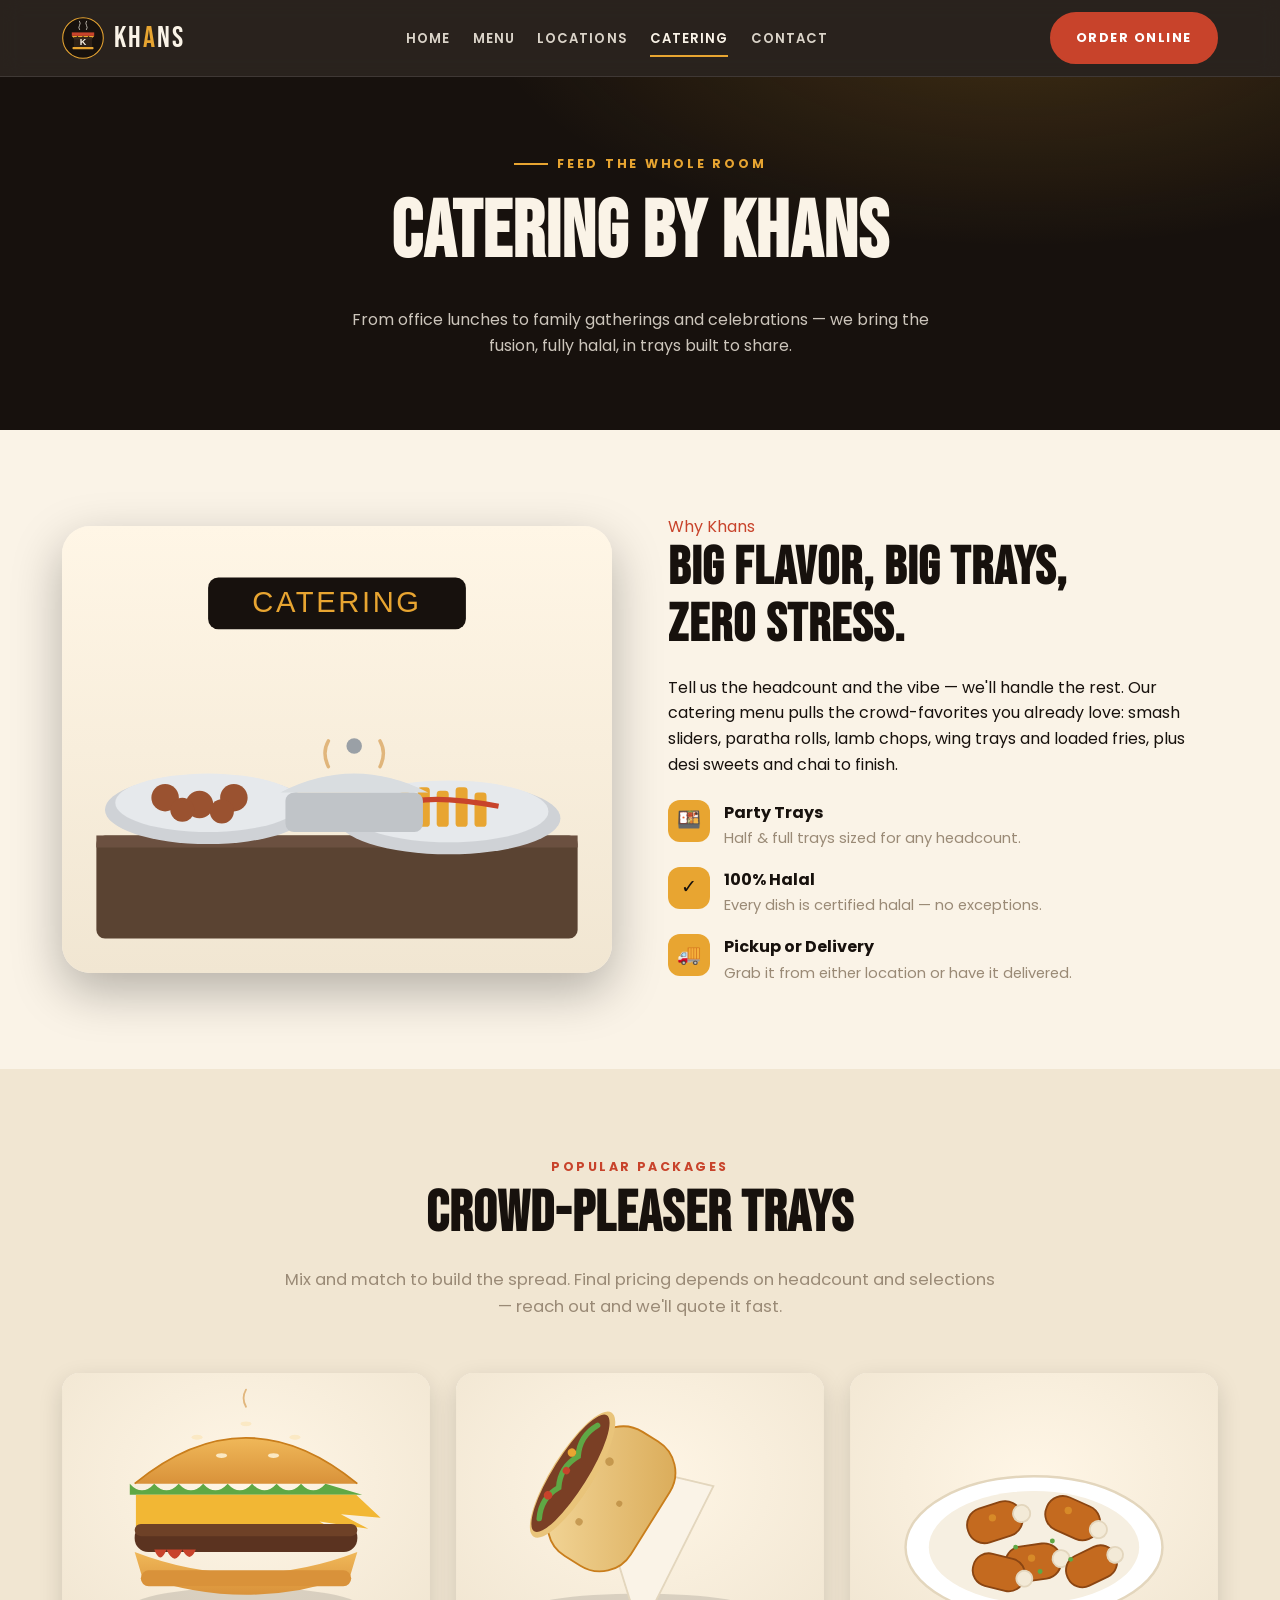
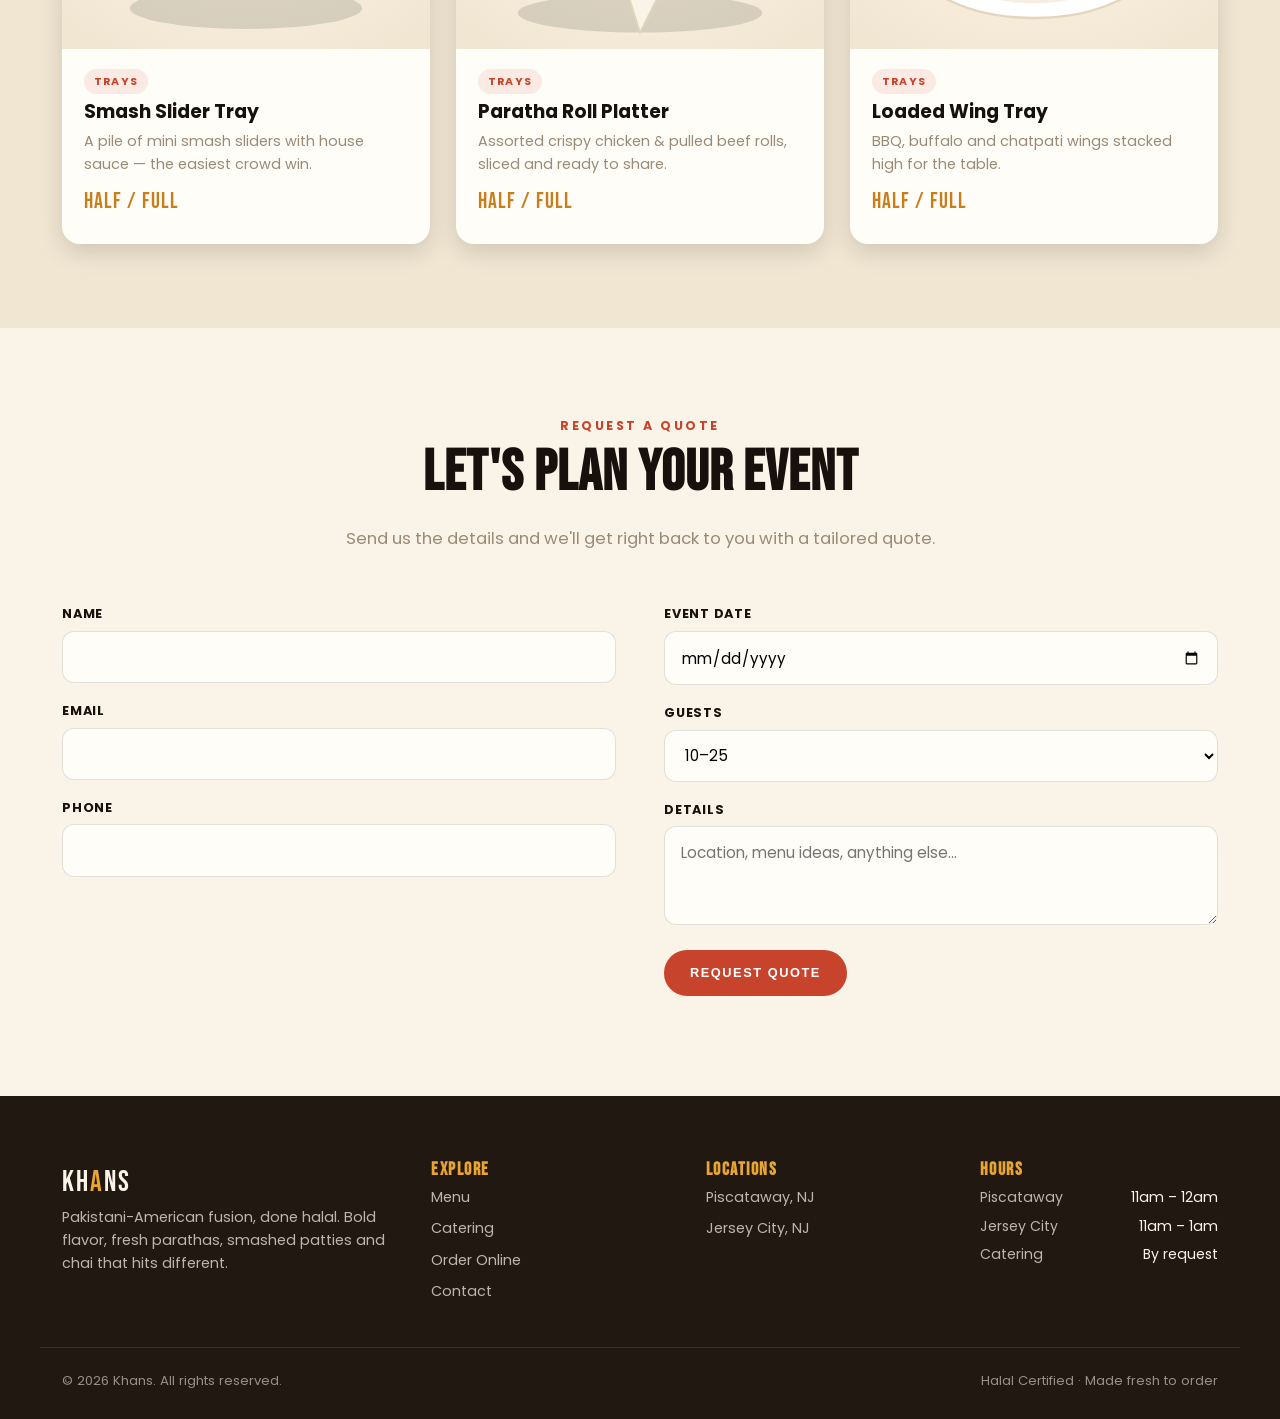
==== catering.html @ 94a558b5 "Add Khans restaurant website (Pakistani-American fusion, halal) Multi-page static site (Home, Menu, " ====
<!DOCTYPE html>
<html lang="en">
<head>
  <meta charset="UTF-8" />
  <meta name="viewport" content="width=device-width, initial-scale=1.0" />
  <title>Catering — Khans | Halal Pakistani-American Fusion</title>
  <meta name="description" content="Cater your next event with Khans. Halal Pakistani-American fusion platters, trays and chafing dishes for parties, offices and celebrations in NJ." />
  <link rel="icon" href="assets/img/favicon.svg" type="image/svg+xml" />
  <link rel="preconnect" href="https://fonts.googleapis.com" />
  <link rel="preconnect" href="https://fonts.gstatic.com" crossorigin />
  <link href="https://fonts.googleapis.com/css2?family=Bebas+Neue&family=Poppins:wght@400;500;600;700&display=swap" rel="stylesheet" />
  <script>document.documentElement.classList.add("js");</script>
  <link rel="stylesheet" href="assets/css/styles.css" />
</head>
<body>

  <header class="site-header">
    <nav class="nav container">
      <a class="brand" href="index.html">
        <img src="assets/img/logo.svg" alt="Khans logo" />
        <span class="brand-word">KH<b>A</b>NS</span>
      </a>
      <button class="nav-toggle" aria-label="Toggle menu" aria-expanded="false"><span></span><span></span><span></span></button>
      <ul class="nav-links">
        <li><a href="index.html">Home</a></li>
        <li><a href="menu.html">Menu</a></li>
        <li class="has-dropdown">
          <a href="#" aria-haspopup="true">Locations</a>
          <ul class="dropdown">
            <li><a href="piscataway.html">Piscataway, NJ <small>1358 Centennial Ave</small></a></li>
            <li><a href="jersey-city.html">Jersey City, NJ <small>60 Sip Ave</small></a></li>
          </ul>
        </li>
        <li><a href="catering.html" aria-current="page">Catering</a></li>
        <li><a href="contact.html">Contact</a></li>
      </ul>
      <div class="nav-cta"><a class="btn btn--red" href="order.html">Order Online</a></div>
    </nav>
  </header>

  <section class="menu-hero">
    <div class="container">
      <span class="hero__eyebrow" style="justify-content:center">Feed the whole room</span>
      <h1>Catering by Khans</h1>
      <p>From office lunches to family gatherings and celebrations — we bring the fusion, fully halal, in trays built to share.</p>
    </div>
  </section>

  <section class="section">
    <div class="container split">
      <div class="split__art reveal"><img src="assets/img/catering.svg" alt="Khans catering spread" /></div>
      <div class="split__copy reveal">
        <span class="section-head kicker" style="color:var(--chili)">Why Khans</span>
        <h2>Big flavor, big trays,<br />zero stress.</h2>
        <p>Tell us the headcount and the vibe — we'll handle the rest. Our catering menu pulls the crowd-favorites you already love: smash sliders, paratha rolls, lamb chops, wing trays and loaded fries, plus desi sweets and chai to finish.</p>
        <ul class="feature-list">
          <li><span class="ic">🍱</span><div><b>Party Trays</b><span>Half &amp; full trays sized for any headcount.</span></div></li>
          <li><span class="ic">✓</span><div><b>100% Halal</b><span>Every dish is certified halal — no exceptions.</span></div></li>
          <li><span class="ic">🚚</span><div><b>Pickup or Delivery</b><span>Grab it from either location or have it delivered.</span></div></li>
        </ul>
      </div>
    </div>
  </section>

  <section class="section section--cream2">
    <div class="container">
      <div class="section-head reveal">
        <span class="kicker">Popular Packages</span>
        <h2>Crowd-pleaser trays</h2>
        <p>Mix and match to build the spread. Final pricing depends on headcount and selections — reach out and we'll quote it fast.</p>
      </div>
      <div class="cards">
        <article class="card reveal">
          <div class="card__img"><img src="assets/img/burger.svg" alt="Slider tray" /></div>
          <div class="card__body"><span class="card__tag">Trays</span><h3>Smash Slider Tray</h3><p>A pile of mini smash sliders with house sauce — the easiest crowd win.</p><span class="card__price">Half / Full</span></div>
        </article>
        <article class="card reveal">
          <div class="card__img"><img src="assets/img/paratha-roll.svg" alt="Paratha roll platter" /></div>
          <div class="card__body"><span class="card__tag">Trays</span><h3>Paratha Roll Platter</h3><p>Assorted crispy chicken &amp; pulled beef rolls, sliced and ready to share.</p><span class="card__price">Half / Full</span></div>
        </article>
        <article class="card reveal">
          <div class="card__img"><img src="assets/img/wings.svg" alt="Wing tray" /></div>
          <div class="card__body"><span class="card__tag">Trays</span><h3>Loaded Wing Tray</h3><p>BBQ, buffalo and chatpati wings stacked high for the table.</p><span class="card__price">Half / Full</span></div>
        </article>
      </div>
    </div>
  </section>

  <section class="section">
    <div class="container">
      <div class="section-head reveal">
        <span class="kicker">Request a Quote</span>
        <h2>Let's plan your event</h2>
        <p>Send us the details and we'll get right back to you with a tailored quote.</p>
      </div>
      <form class="contact-grid" data-demo>
        <div>
          <div class="field"><label for="cname">Name</label><input id="cname" name="name" type="text" required /></div>
          <div class="field"><label for="cemail">Email</label><input id="cemail" name="email" type="email" required /></div>
          <div class="field"><label for="cphone">Phone</label><input id="cphone" name="phone" type="tel" /></div>
        </div>
        <div>
          <div class="field"><label for="cdate">Event Date</label><input id="cdate" name="date" type="date" /></div>
          <div class="field"><label for="cguests">Guests</label>
            <select id="cguests" name="guests"><option>10–25</option><option>25–50</option><option>50–100</option><option>100+</option></select>
          </div>
          <div class="field"><label for="cmsg">Details</label><textarea id="cmsg" name="message" rows="3" placeholder="Location, menu ideas, anything else..."></textarea></div>
          <button class="btn btn--red" type="submit">Request Quote</button>
          <p class="form-status form-note" style="margin-top:1rem"></p>
        </div>
      </form>
    </div>
  </section>

  <footer class="site-footer">
    <div class="container footer-grid">
      <div class="footer-brand">
        <span class="brand-word">KH<b>A</b>NS</span>
        <p>Pakistani-American fusion, done halal. Bold flavor, fresh parathas, smashed patties and chai that hits different.</p>
      </div>
      <div><h4>Explore</h4><ul><li><a href="menu.html">Menu</a></li><li><a href="catering.html">Catering</a></li><li><a href="order.html">Order Online</a></li><li><a href="contact.html">Contact</a></li></ul></div>
      <div><h4>Locations</h4><ul><li><a href="piscataway.html">Piscataway, NJ</a></li><li><a href="jersey-city.html">Jersey City, NJ</a></li></ul></div>
      <div><h4>Hours</h4><div class="hours-list"><div class="h"><span>Piscataway</span><span>11am – 12am</span></div><div class="h"><span>Jersey City</span><span>11am – 1am</span></div><div class="h"><span>Catering</span><span>By request</span></div></div></div>
    </div>
    <div class="container footer-bottom">
      <span>&copy; <span data-year>2026</span> Khans. All rights reserved.</span>
      <span>Halal Certified · Made fresh to order</span>
    </div>
  </footer>

  <script src="assets/js/main.js"></script>
</body>
</html>
---- assets/css/styles.css ----
/* =========================================================
   KHANS — Pakistani-American Fusion (Halal)
   Global stylesheet
   ========================================================= */

:root {
  --ink: #17110d;
  --ink-2: #211812;
  --ink-3: #2c2017;
  --cream: #faf3e7;
  --cream-2: #f1e6d2;
  --paper: #fffdf8;
  --gold: #e8a531;
  --gold-deep: #c97e1c;
  --chili: #c8432b;
  --chili-deep: #a5331e;
  --green: #2a7d5f;
  --muted: #9a8a76;
  --line: rgba(255, 255, 255, 0.10);
  --line-dark: rgba(23, 17, 13, 0.12);
  --shadow: 0 18px 50px rgba(0, 0, 0, 0.28);
  --shadow-sm: 0 8px 24px rgba(0, 0, 0, 0.14);
  --radius: 18px;
  --radius-lg: 28px;
  --maxw: 1200px;
  --display: "Bebas Neue", "Anton", "Arial Narrow", sans-serif;
  --body: "Poppins", "Inter", system-ui, -apple-system, Segoe UI, Roboto, sans-serif;
}

* { box-sizing: border-box; }

html { scroll-behavior: smooth; }

body {
  margin: 0;
  font-family: var(--body);
  color: var(--ink);
  background: var(--cream);
  line-height: 1.6;
  -webkit-font-smoothing: antialiased;
  text-rendering: optimizeLegibility;
  overflow-x: hidden;
}

img { max-width: 100%; display: block; }

a { color: inherit; text-decoration: none; }

h1, h2, h3, h4 { margin: 0 0 .4em; line-height: 1.04; }

p { margin: 0 0 1rem; }

.container {
  width: 100%;
  max-width: var(--maxw);
  margin-inline: auto;
  padding-inline: 22px;
}

.display {
  font-family: var(--display);
  font-weight: 400;
  letter-spacing: .5px;
  text-transform: uppercase;
}

.accent { color: var(--gold); }
.accent-red { color: var(--chili); }

/* ---------- Buttons ---------- */
.btn {
  --bg: var(--gold);
  --fg: var(--ink);
  display: inline-flex;
  align-items: center;
  gap: .55rem;
  padding: .85rem 1.5rem;
  background: var(--bg);
  color: var(--fg);
  border: 2px solid var(--bg);
  border-radius: 999px;
  font-weight: 700;
  font-size: .8rem;
  letter-spacing: .12em;
  text-transform: uppercase;
  cursor: pointer;
  transition: transform .18s ease, box-shadow .18s ease, background .18s ease, color .18s ease;
  white-space: nowrap;
}
.btn:hover { transform: translateY(-2px); box-shadow: 0 12px 26px rgba(232,165,49,.35); }
.btn--red { --bg: var(--chili); --fg: #fff; }
.btn--red:hover { box-shadow: 0 12px 26px rgba(200,67,43,.4); }
.btn--ghost {
  --bg: transparent; --fg: var(--cream);
  border-color: rgba(250,243,231,.4);
}
.btn--ghost:hover { background: var(--cream); color: var(--ink); border-color: var(--cream); box-shadow: none; }
.btn--dark { --bg: var(--ink); --fg: var(--cream); border-color: var(--ink); }

/* ---------- Header / Nav ---------- */
.site-header {
  position: sticky;
  top: 0;
  z-index: 60;
  background: rgba(23, 17, 13, 0.92);
  backdrop-filter: blur(10px);
  border-bottom: 1px solid var(--line);
}
.nav {
  display: flex;
  align-items: center;
  justify-content: space-between;
  height: 76px;
}
.brand {
  display: flex;
  align-items: center;
  gap: .6rem;
  color: var(--cream);
}
.brand img { height: 42px; width: auto; }
.brand .brand-word {
  font-family: var(--display);
  font-size: 1.9rem;
  letter-spacing: 2px;
  line-height: 1;
}
.brand .brand-word b { color: var(--gold); font-weight: 400; }

.nav-links {
  display: flex;
  align-items: center;
  gap: 1.4rem;
  list-style: none;
  margin: 0;
  padding: 0;
}
.nav-links a {
  color: var(--cream);
  font-size: .82rem;
  font-weight: 600;
  letter-spacing: .08em;
  text-transform: uppercase;
  padding: .4rem 0;
  position: relative;
  opacity: .85;
  transition: opacity .15s ease;
}
.nav-links a:hover, .nav-links a[aria-current="page"] { opacity: 1; }
.nav-links a[aria-current="page"]::after,
.nav-links a:hover::after {
  content: "";
  position: absolute;
  left: 0; right: 0; bottom: -2px;
  height: 2px;
  background: var(--gold);
}

.has-dropdown { position: relative; }
.dropdown {
  position: absolute;
  top: 130%;
  left: 50%;
  transform: translateX(-50%) translateY(8px);
  background: var(--paper);
  border-radius: 14px;
  box-shadow: var(--shadow);
  padding: .5rem;
  min-width: 220px;
  opacity: 0;
  visibility: hidden;
  transition: all .18s ease;
  list-style: none;
  margin: 0;
}
.has-dropdown:hover .dropdown,
.has-dropdown:focus-within .dropdown {
  opacity: 1; visibility: visible; transform: translateX(-50%) translateY(0);
}
.dropdown a {
  color: var(--ink);
  display: block;
  padding: .7rem .9rem;
  border-radius: 10px;
  opacity: 1;
  text-transform: none;
  letter-spacing: 0;
  font-size: .9rem;
}
.dropdown a:hover { background: var(--cream-2); }
.dropdown a::after { display: none; }
.dropdown small { display: block; color: var(--muted); font-weight: 500; font-size: .72rem; }

.nav-cta { display: flex; align-items: center; gap: .7rem; }

.nav-toggle {
  display: none;
  background: none;
  border: 0;
  cursor: pointer;
  padding: 8px;
}
.nav-toggle span {
  display: block;
  width: 26px;
  height: 2px;
  background: var(--cream);
  margin: 5px 0;
  transition: .25s;
}

/* ---------- Marquee strip ---------- */
.marquee {
  background: var(--gold);
  color: var(--ink);
  overflow: hidden;
  white-space: nowrap;
  border-top: 2px solid var(--ink);
  border-bottom: 2px solid var(--ink);
}
.marquee__track {
  display: inline-flex;
  gap: 2.5rem;
  padding: .55rem 0;
  animation: marquee 24s linear infinite;
  font-family: var(--display);
  letter-spacing: 2px;
  font-size: 1.05rem;
}
.marquee span { display: inline-flex; align-items: center; gap: 2.5rem; }
.marquee .dot { color: var(--chili); }
@keyframes marquee { from { transform: translateX(0); } to { transform: translateX(-50%); } }

/* ---------- Hero ---------- */
.hero {
  position: relative;
  background:
    radial-gradient(1200px 600px at 80% -10%, rgba(232,165,49,.18), transparent 60%),
    radial-gradient(900px 500px at 0% 110%, rgba(200,67,43,.16), transparent 55%),
    var(--ink);
  color: var(--cream);
  overflow: hidden;
}
.hero__pattern {
  position: absolute;
  inset: 0;
  background-image: url("../img/pattern.svg");
  background-size: 360px;
  opacity: .05;
  pointer-events: none;
}
.hero__inner {
  position: relative;
  display: grid;
  grid-template-columns: 1.05fr .95fr;
  align-items: center;
  gap: 40px;
  padding: 74px 0 84px;
}
.hero__eyebrow {
  display: inline-flex;
  align-items: center;
  gap: .6rem;
  font-size: .78rem;
  font-weight: 700;
  letter-spacing: .22em;
  text-transform: uppercase;
  color: var(--gold);
  margin-bottom: 18px;
}
.hero__eyebrow::before { content: ""; width: 34px; height: 2px; background: var(--gold); }
.hero h1 {
  font-family: var(--display);
  font-size: clamp(3.2rem, 8vw, 6.2rem);
  letter-spacing: 1px;
  line-height: .92;
}
.hero h1 em { color: var(--gold); font-style: normal; }
.hero__sub {
  font-size: 1.08rem;
  color: rgba(250,243,231,.82);
  max-width: 52ch;
  margin: 1.1rem 0 1.8rem;
}
.hero__cta { display: flex; flex-wrap: wrap; gap: .8rem; }
.hero__stats {
  display: flex;
  gap: 2.2rem;
  margin-top: 2.4rem;
  padding-top: 1.6rem;
  border-top: 1px solid var(--line);
}
.hero__stats .n { font-family: var(--display); font-size: 2rem; color: var(--gold); line-height: 1; }
.hero__stats .l { font-size: .76rem; letter-spacing: .1em; text-transform: uppercase; color: rgba(250,243,231,.7); }
.hero__art { position: relative; }
.hero__art img { filter: drop-shadow(0 30px 50px rgba(0,0,0,.45)); }
.hero__badge {
  position: absolute;
  bottom: 6%;
  left: -14px;
  background: var(--chili);
  color: #fff;
  border-radius: 50%;
  width: 124px;
  height: 124px;
  display: grid;
  place-content: center;
  text-align: center;
  font-family: var(--display);
  letter-spacing: 1px;
  line-height: 1;
  box-shadow: var(--shadow);
  transform: rotate(-10deg);
  border: 3px dashed rgba(255,255,255,.5);
}
.hero__badge b { font-size: 1.7rem; display: block; }
.hero__badge span { font-size: .62rem; letter-spacing: .15em; }

/* ---------- Sections ---------- */
.section { padding: 84px 0; }
.section--tight { padding: 60px 0; }
.section--ink { background: var(--ink); color: var(--cream); }
.section--cream2 { background: var(--cream-2); }

.section-head { text-align: center; max-width: 720px; margin: 0 auto 52px; }
.section-head .kicker {
  font-size: .78rem; font-weight: 700; letter-spacing: .2em;
  text-transform: uppercase; color: var(--chili);
}
.section--ink .section-head .kicker { color: var(--gold); }
.section-head h2 {
  font-family: var(--display);
  font-size: clamp(2.3rem, 5vw, 3.6rem);
  letter-spacing: 1px;
  margin-top: .35rem;
}
.section-head p { color: var(--muted); font-size: 1.04rem; }
.section--ink .section-head p { color: rgba(250,243,231,.75); }

/* ---------- About / split ---------- */
.split {
  display: grid;
  grid-template-columns: 1fr 1fr;
  gap: 56px;
  align-items: center;
}
.split__art img { border-radius: var(--radius-lg); box-shadow: var(--shadow); }
.split h2 { font-family: var(--display); font-size: clamp(2.2rem,4.5vw,3.4rem); letter-spacing: 1px; }
.feature-list { list-style: none; padding: 0; margin: 1.4rem 0 0; display: grid; gap: 1rem; }
.feature-list li { display: flex; gap: .9rem; align-items: flex-start; }
.feature-list .ic {
  flex: 0 0 auto; width: 42px; height: 42px; border-radius: 12px;
  background: var(--gold); color: var(--ink);
  display: grid; place-content: center; font-size: 1.2rem;
}
.feature-list b { display: block; font-size: 1rem; }
.feature-list span { color: var(--muted); font-size: .92rem; }
.section--ink .feature-list span { color: rgba(250,243,231,.7); }

/* ---------- Highlights grid ---------- */
.cards {
  display: grid;
  grid-template-columns: repeat(3, 1fr);
  gap: 26px;
}
.card {
  background: var(--paper);
  border-radius: var(--radius);
  overflow: hidden;
  box-shadow: var(--shadow-sm);
  transition: transform .2s ease, box-shadow .2s ease;
  display: flex;
  flex-direction: column;
}
.card:hover { transform: translateY(-6px); box-shadow: var(--shadow); }
.card__img { aspect-ratio: 4 / 3; background: var(--cream-2); overflow: hidden; }
.card__img img { width: 100%; height: 100%; object-fit: cover; transition: transform .4s ease; }
.card:hover .card__img img { transform: scale(1.06); }
.card__body { padding: 20px 22px 24px; display: flex; flex-direction: column; gap: .5rem; flex: 1; }
.card__body h3 { font-size: 1.18rem; margin: 0; }
.card__body p { color: var(--muted); font-size: .9rem; margin: 0; flex: 1; }
.card__tag {
  align-self: flex-start;
  font-size: .68rem; font-weight: 700; letter-spacing: .12em; text-transform: uppercase;
  color: var(--chili); background: rgba(200,67,43,.1);
  padding: .25rem .6rem; border-radius: 999px;
}
.card__price { font-family: var(--display); font-size: 1.4rem; color: var(--gold-deep); letter-spacing: 1px; }

/* ---------- Menu page ---------- */
.menu-hero {
  background:
    radial-gradient(900px 400px at 80% -20%, rgba(232,165,49,.2), transparent 60%),
    var(--ink);
  color: var(--cream);
  text-align: center;
  padding: 70px 0 56px;
  position: relative;
}
.menu-hero h1 { font-family: var(--display); font-size: clamp(2.8rem,7vw,5rem); letter-spacing: 1px; }
.menu-hero p { color: rgba(250,243,231,.8); max-width: 60ch; margin-inline: auto; }

.menu-nav {
  position: sticky;
  top: 76px;
  z-index: 40;
  background: var(--cream);
  border-bottom: 1px solid var(--line-dark);
  padding: 12px 0;
}
.menu-nav__track {
  display: flex; gap: .5rem; overflow-x: auto; scrollbar-width: none;
  -webkit-overflow-scrolling: touch;
}
.menu-nav__track::-webkit-scrollbar { display: none; }
.menu-nav a {
  flex: 0 0 auto;
  padding: .5rem 1rem;
  border-radius: 999px;
  font-size: .8rem; font-weight: 600; letter-spacing: .05em;
  text-transform: uppercase;
  color: var(--ink);
  border: 1.5px solid var(--line-dark);
  transition: all .15s ease;
}
.menu-nav a:hover { background: var(--ink); color: var(--cream); border-color: var(--ink); }

.menu-cat { padding: 56px 0 0; scroll-margin-top: 150px; }
.menu-cat:last-child { padding-bottom: 80px; }
.menu-cat__head {
  display: flex; align-items: baseline; gap: 1rem; margin-bottom: 8px;
}
.menu-cat__head h2 { font-family: var(--display); font-size: clamp(2rem,4vw,2.8rem); letter-spacing: 1px; }
.menu-cat__head .line { flex: 1; height: 2px; background: var(--line-dark); }
.menu-cat__note { color: var(--muted); font-size: .9rem; margin-bottom: 26px; }

.menu-grid { display: grid; grid-template-columns: 1fr 1fr; gap: 10px 48px; }
.menu-item {
  display: grid;
  grid-template-columns: 1fr auto;
  gap: .4rem 1rem;
  padding: 16px 0;
  border-bottom: 1px dashed var(--line-dark);
  align-items: baseline;
}
.menu-item__name { font-weight: 700; font-size: 1.04rem; display: flex; align-items: center; gap: .5rem; }
.menu-item__price { font-family: var(--display); font-size: 1.25rem; color: var(--gold-deep); letter-spacing: 1px; white-space: nowrap; }
.menu-item__desc { grid-column: 1 / -1; color: var(--muted); font-size: .9rem; margin: 0; }
.pill {
  font-size: .6rem; font-weight: 800; letter-spacing: .1em; text-transform: uppercase;
  padding: .15rem .45rem; border-radius: 999px; vertical-align: middle;
}
.pill--veg { color: var(--green); background: rgba(42,125,95,.12); }
.pill--spicy { color: var(--chili); background: rgba(200,67,43,.12); }
.pill--new { color: var(--ink); background: var(--gold); }

/* ---------- Locations ---------- */
.loc-cards { display: grid; grid-template-columns: 1fr 1fr; gap: 28px; }
.loc-card {
  background: var(--paper);
  border-radius: var(--radius-lg);
  overflow: hidden;
  box-shadow: var(--shadow-sm);
  display: flex; flex-direction: column;
}
.loc-card__img { aspect-ratio: 16/10; overflow: hidden; background: var(--cream-2); }
.loc-card__img img { width: 100%; height: 100%; object-fit: cover; }
.loc-card__body { padding: 26px 28px 30px; }
.loc-card__body h3 { font-family: var(--display); font-size: 1.9rem; letter-spacing: 1px; }
.loc-card__row { display: flex; gap: .6rem; align-items: flex-start; color: var(--ink-3); margin-bottom: .55rem; font-size: .94rem; }
.loc-card__row .ic { color: var(--chili); flex: 0 0 auto; }
.loc-card__actions { display: flex; flex-wrap: wrap; gap: .6rem; margin-top: 1.2rem; }

/* ---------- CTA band ---------- */
.cta-band {
  background:
    linear-gradient(rgba(23,17,13,.78), rgba(23,17,13,.86)),
    url("../img/pattern.svg") center/300px, var(--chili-deep);
  color: var(--cream);
  text-align: center;
  padding: 78px 0;
}
.cta-band h2 { font-family: var(--display); font-size: clamp(2.4rem,5vw,4rem); letter-spacing: 1px; }
.cta-band p { color: rgba(250,243,231,.82); max-width: 56ch; margin: 0 auto 1.8rem; }
.cta-band .hero__cta { justify-content: center; }

/* ---------- Order page ---------- */
.order-grid { display: grid; grid-template-columns: repeat(3,1fr); gap: 22px; }
.order-card {
  background: var(--paper); border-radius: var(--radius); padding: 30px 26px; text-align: center;
  box-shadow: var(--shadow-sm); transition: transform .2s ease;
  display: flex; flex-direction: column; align-items: center; gap: .4rem;
}
.order-card:hover { transform: translateY(-5px); }
.order-card .logo {
  width: 70px; height: 70px; border-radius: 18px; display: grid; place-content: center;
  font-family: var(--display); font-size: 1.4rem; color:#fff; letter-spacing: 1px; margin-bottom: .6rem;
}
.order-card h3 { font-size: 1.2rem; margin: 0; }
.order-card p { color: var(--muted); font-size: .88rem; margin: 0; flex: 1; }

/* ---------- Contact / forms ---------- */
.contact-grid { display: grid; grid-template-columns: 1fr 1fr; gap: 48px; align-items: start; }
.field { margin-bottom: 1.1rem; }
.field label { display: block; font-size: .8rem; font-weight: 700; letter-spacing: .06em; text-transform: uppercase; margin-bottom: .4rem; }
.field input, .field textarea, .field select {
  width: 100%; padding: .85rem 1rem; border: 1.5px solid var(--line-dark);
  border-radius: 12px; font-family: inherit; font-size: .95rem; background: var(--paper);
}
.field input:focus, .field textarea:focus, .field select:focus { outline: none; border-color: var(--gold); }
.info-block { display: grid; gap: 1.4rem; }
.info-block .row { display: flex; gap: 1rem; align-items: flex-start; }
.info-block .ic {
  flex: 0 0 auto; width: 48px; height: 48px; border-radius: 14px; background: var(--ink); color: var(--gold);
  display: grid; place-content: center; font-size: 1.3rem;
}
.info-block b { display: block; }
.info-block span, .info-block a { color: var(--muted); }
.form-note { font-size: .82rem; color: var(--muted); }

/* ---------- Gallery strip ---------- */
.gallery { display: grid; grid-template-columns: repeat(4,1fr); gap: 14px; }
.gallery img { aspect-ratio: 1; object-fit: cover; border-radius: 14px; width: 100%; }

/* ---------- Footer ---------- */
.site-footer { background: var(--ink-2); color: var(--cream); padding: 64px 0 28px; }
.footer-grid { display: grid; grid-template-columns: 1.4fr 1fr 1fr 1fr; gap: 36px; }
.footer-grid h4 { font-family: var(--display); letter-spacing: 1.5px; font-size: 1.15rem; color: var(--gold); }
.footer-grid a, .footer-grid p, .footer-grid li { color: rgba(250,243,231,.72); font-size: .9rem; }
.footer-grid ul { list-style: none; padding: 0; margin: 0; display: grid; gap: .5rem; }
.footer-grid a:hover { color: var(--gold); }
.footer-brand .brand-word { font-family: var(--display); font-size: 1.8rem; letter-spacing: 2px; }
.footer-brand .brand-word b { color: var(--gold); font-weight: 400; }
.socials { display: flex; gap: .6rem; margin-top: 1rem; }
.socials a {
  width: 40px; height: 40px; border-radius: 50%; border: 1px solid var(--line);
  display: grid; place-content: center; transition: all .15s ease;
}
.socials a:hover { background: var(--gold); color: var(--ink); border-color: var(--gold); }
.socials svg { width: 18px; height: 18px; }
.footer-bottom {
  margin-top: 44px; padding-top: 22px; border-top: 1px solid var(--line);
  display: flex; justify-content: space-between; gap: 1rem; flex-wrap: wrap;
  font-size: .82rem; color: rgba(250,243,231,.55);
}
.hours-list { display: grid; gap: .35rem; }
.hours-list .h { display: flex; justify-content: space-between; gap: 1rem; font-size: .88rem; }
.hours-list .h span:first-child { color: rgba(250,243,231,.72); }

/* ---------- Reveal animation (progressive enhancement) ---------- */
/* Only hide when JS is active; without JS everything stays visible. */
.js .reveal { opacity: 0; transform: translateY(24px); transition: opacity .6s ease, transform .6s ease; }
.js .reveal.in { opacity: 1; transform: none; }
@media (prefers-reduced-motion: reduce) {
  .js .reveal { opacity: 1; transform: none; transition: none; }
}

/* ---------- Responsive ---------- */
@media (max-width: 940px) {
  .hero__inner { grid-template-columns: 1fr; padding: 50px 0 60px; }
  .hero__art { order: -1; max-width: 420px; }
  .split { grid-template-columns: 1fr; gap: 32px; }
  .cards, .order-grid { grid-template-columns: 1fr 1fr; }
  .loc-cards, .contact-grid { grid-template-columns: 1fr; }
  .footer-grid { grid-template-columns: 1fr 1fr; }
  .menu-grid { grid-template-columns: 1fr; gap: 0 0; }
  .gallery { grid-template-columns: repeat(2,1fr); }
}

@media (max-width: 720px) {
  .nav-toggle { display: block; }
  .nav-links {
    position: fixed;
    inset: 76px 0 auto 0;
    flex-direction: column;
    align-items: stretch;
    gap: 0;
    background: var(--ink-2);
    padding: 12px 22px 24px;
    border-bottom: 1px solid var(--line);
    transform: translateY(-120%);
    transition: transform .3s ease;
    height: auto;
  }
  .nav-links.open { transform: translateY(0); }
  .nav-links a { padding: 1rem 0; border-bottom: 1px solid var(--line); }
  .nav-links a::after { display: none; }
  .has-dropdown .dropdown {
    position: static; transform: none; opacity: 1; visibility: visible;
    box-shadow: none; background: transparent; padding: 0 0 0 1rem; min-width: 0;
  }
  .dropdown a { color: var(--cream); }
  .dropdown a:hover { background: transparent; color: var(--gold); }
  .dropdown small { color: rgba(250,243,231,.5); }
  .nav .nav-cta .btn--ghost { display: none; }
}

@media (max-width: 560px) {
  .cards, .order-grid { grid-template-columns: 1fr; }
  .footer-grid { grid-template-columns: 1fr; }
  .hero__stats { flex-wrap: wrap; gap: 1.4rem; }
  .hero__badge { width: 100px; height: 100px; }
  .brand img { height: 34px; }
  .brand .brand-word { font-size: 1.45rem; letter-spacing: 1.5px; }
  .nav .nav-cta .btn { padding: .6rem .95rem; font-size: .68rem; letter-spacing: .08em; }
  .nav { height: 64px; }
  .nav-toggle { padding: 6px; }
  .menu-nav { top: 64px; }
}
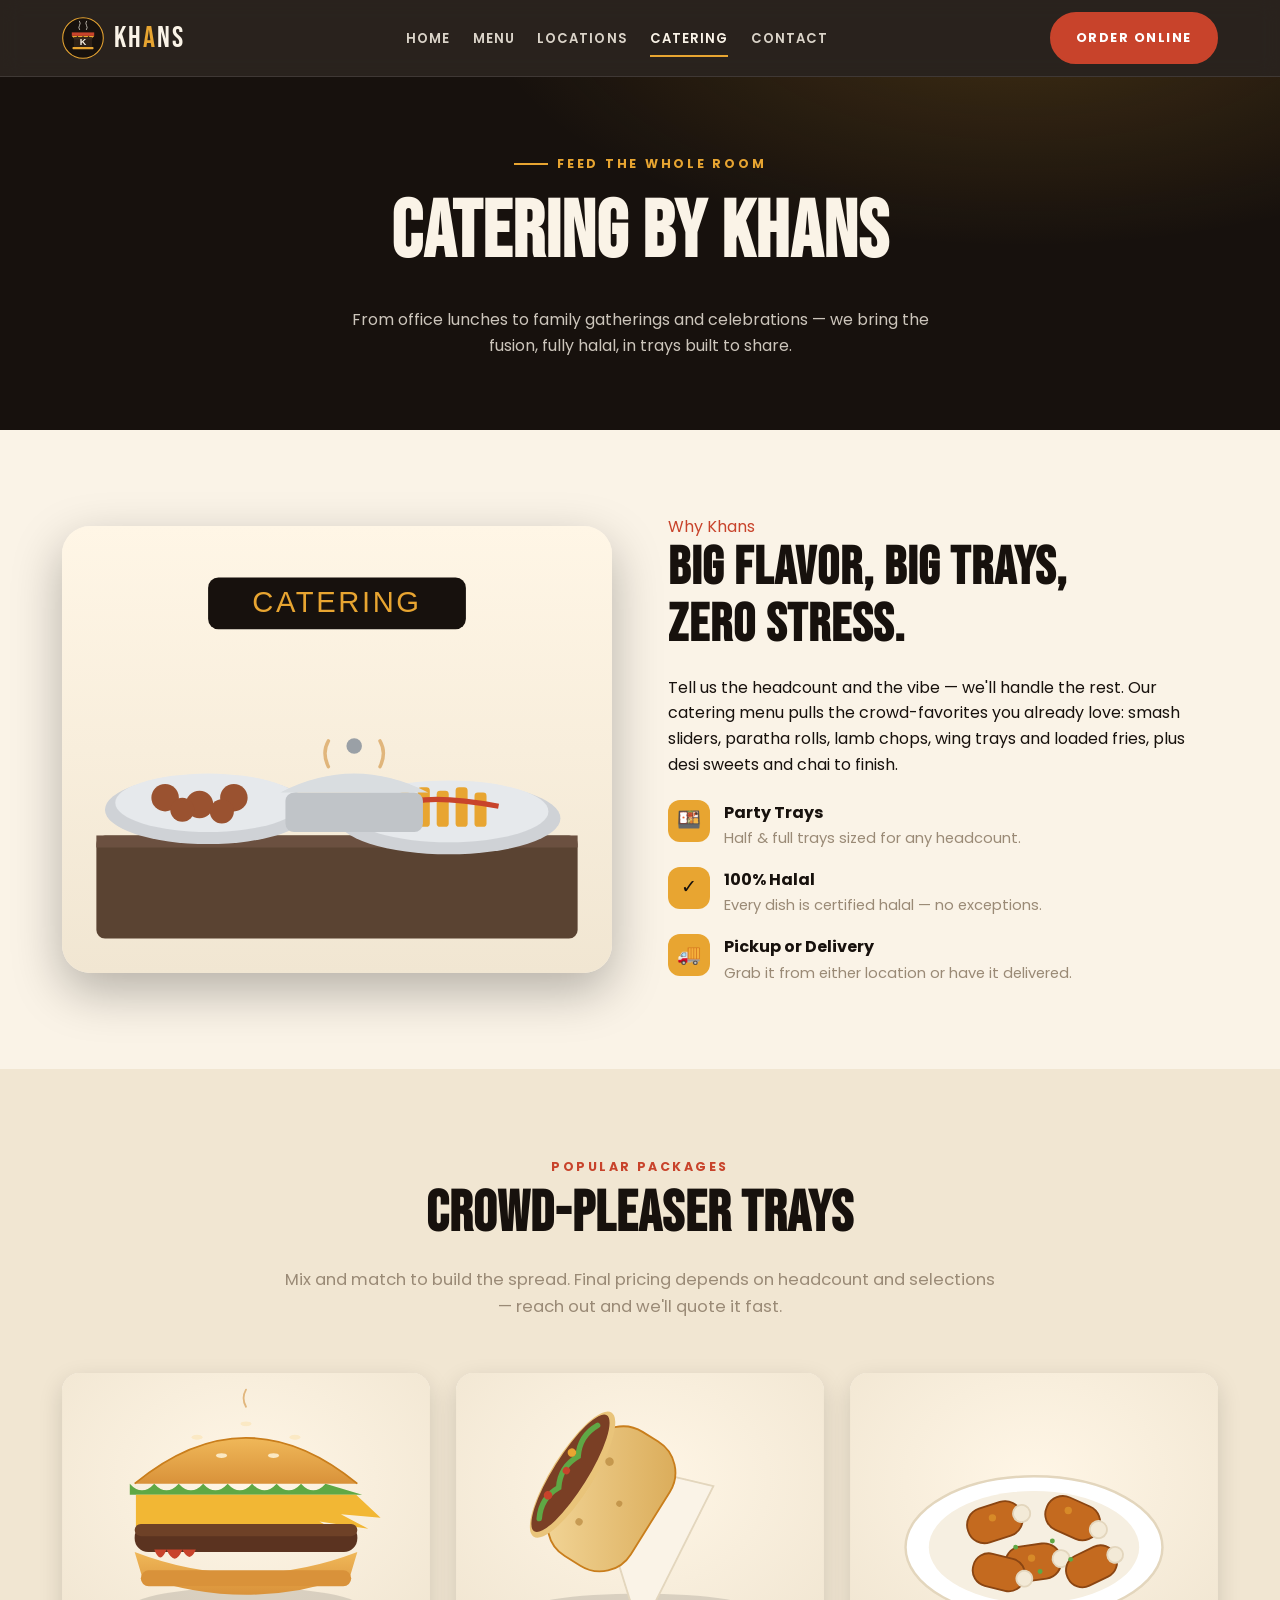
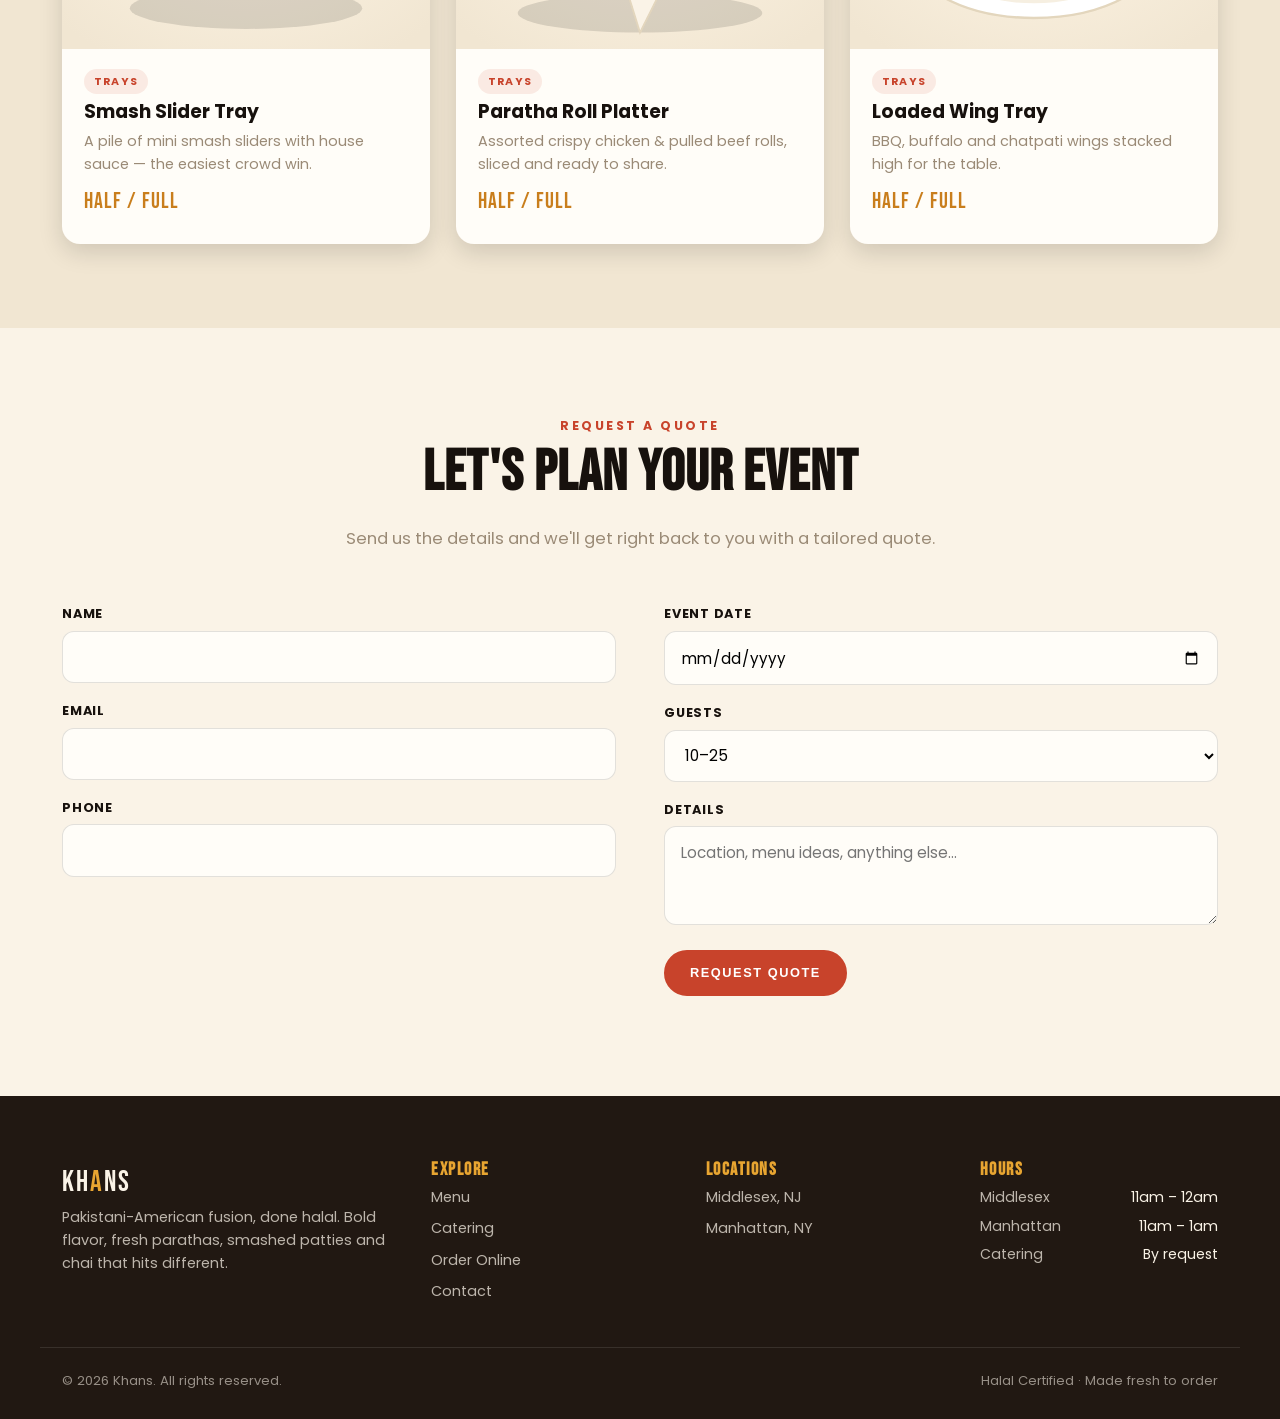
==== commit 737f7498: "Change locations to Middlesex, NJ and Manhattan, NY Rename location pages/images and update all addr" ====
--- a/catering.html
+++ b/catering.html
@@ -4,7 +4,7 @@
   <meta charset="UTF-8" />
   <meta name="viewport" content="width=device-width, initial-scale=1.0" />
   <title>Catering — Khans | Halal Pakistani-American Fusion</title>
-  <meta name="description" content="Cater your next event with Khans. Halal Pakistani-American fusion platters, trays and chafing dishes for parties, offices and celebrations in NJ." />
+  <meta name="description" content="Cater your next event with Khans. Halal Pakistani-American fusion platters, trays and chafing dishes for parties, offices and celebrations across NJ & NY." />
   <link rel="icon" href="assets/img/favicon.svg" type="image/svg+xml" />
   <link rel="preconnect" href="https://fonts.googleapis.com" />
   <link rel="preconnect" href="https://fonts.gstatic.com" crossorigin />
@@ -27,8 +27,8 @@
         <li class="has-dropdown">
           <a href="#" aria-haspopup="true">Locations</a>
           <ul class="dropdown">
-            <li><a href="piscataway.html">Piscataway, NJ <small>1358 Centennial Ave</small></a></li>
-            <li><a href="jersey-city.html">Jersey City, NJ <small>60 Sip Ave</small></a></li>
+            <li><a href="middlesex.html">Middlesex, NJ <small>300 Bound Brook Rd</small></a></li>
+            <li><a href="manhattan.html">Manhattan, NY <small>215 W 38th St</small></a></li>
           </ul>
         </li>
         <li><a href="catering.html" aria-current="page">Catering</a></li>
@@ -119,8 +119,8 @@
         <p>Pakistani-American fusion, done halal. Bold flavor, fresh parathas, smashed patties and chai that hits different.</p>
       </div>
       <div><h4>Explore</h4><ul><li><a href="menu.html">Menu</a></li><li><a href="catering.html">Catering</a></li><li><a href="order.html">Order Online</a></li><li><a href="contact.html">Contact</a></li></ul></div>
-      <div><h4>Locations</h4><ul><li><a href="piscataway.html">Piscataway, NJ</a></li><li><a href="jersey-city.html">Jersey City, NJ</a></li></ul></div>
-      <div><h4>Hours</h4><div class="hours-list"><div class="h"><span>Piscataway</span><span>11am – 12am</span></div><div class="h"><span>Jersey City</span><span>11am – 1am</span></div><div class="h"><span>Catering</span><span>By request</span></div></div></div>
+      <div><h4>Locations</h4><ul><li><a href="middlesex.html">Middlesex, NJ</a></li><li><a href="manhattan.html">Manhattan, NY</a></li></ul></div>
+      <div><h4>Hours</h4><div class="hours-list"><div class="h"><span>Middlesex</span><span>11am – 12am</span></div><div class="h"><span>Manhattan</span><span>11am – 1am</span></div><div class="h"><span>Catering</span><span>By request</span></div></div></div>
     </div>
     <div class="container footer-bottom">
       <span>&copy; <span data-year>2026</span> Khans. All rights reserved.</span>
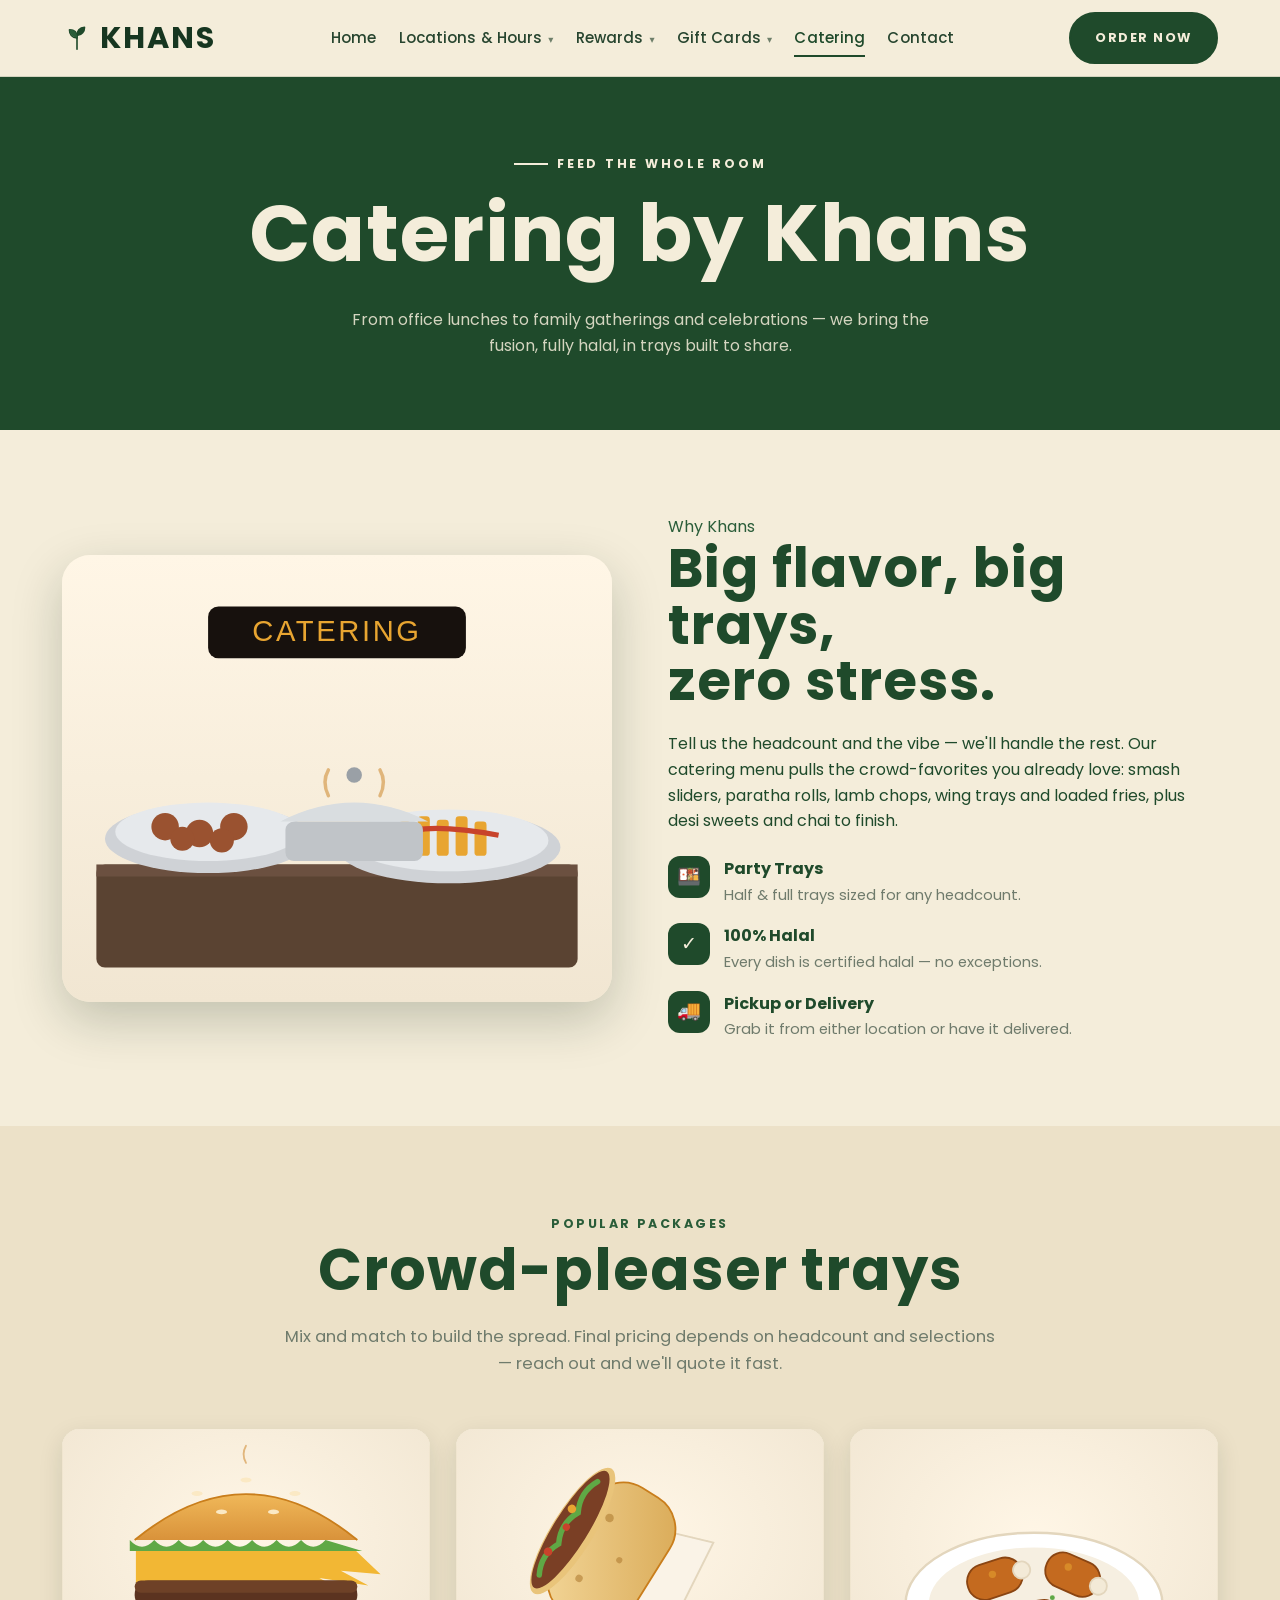
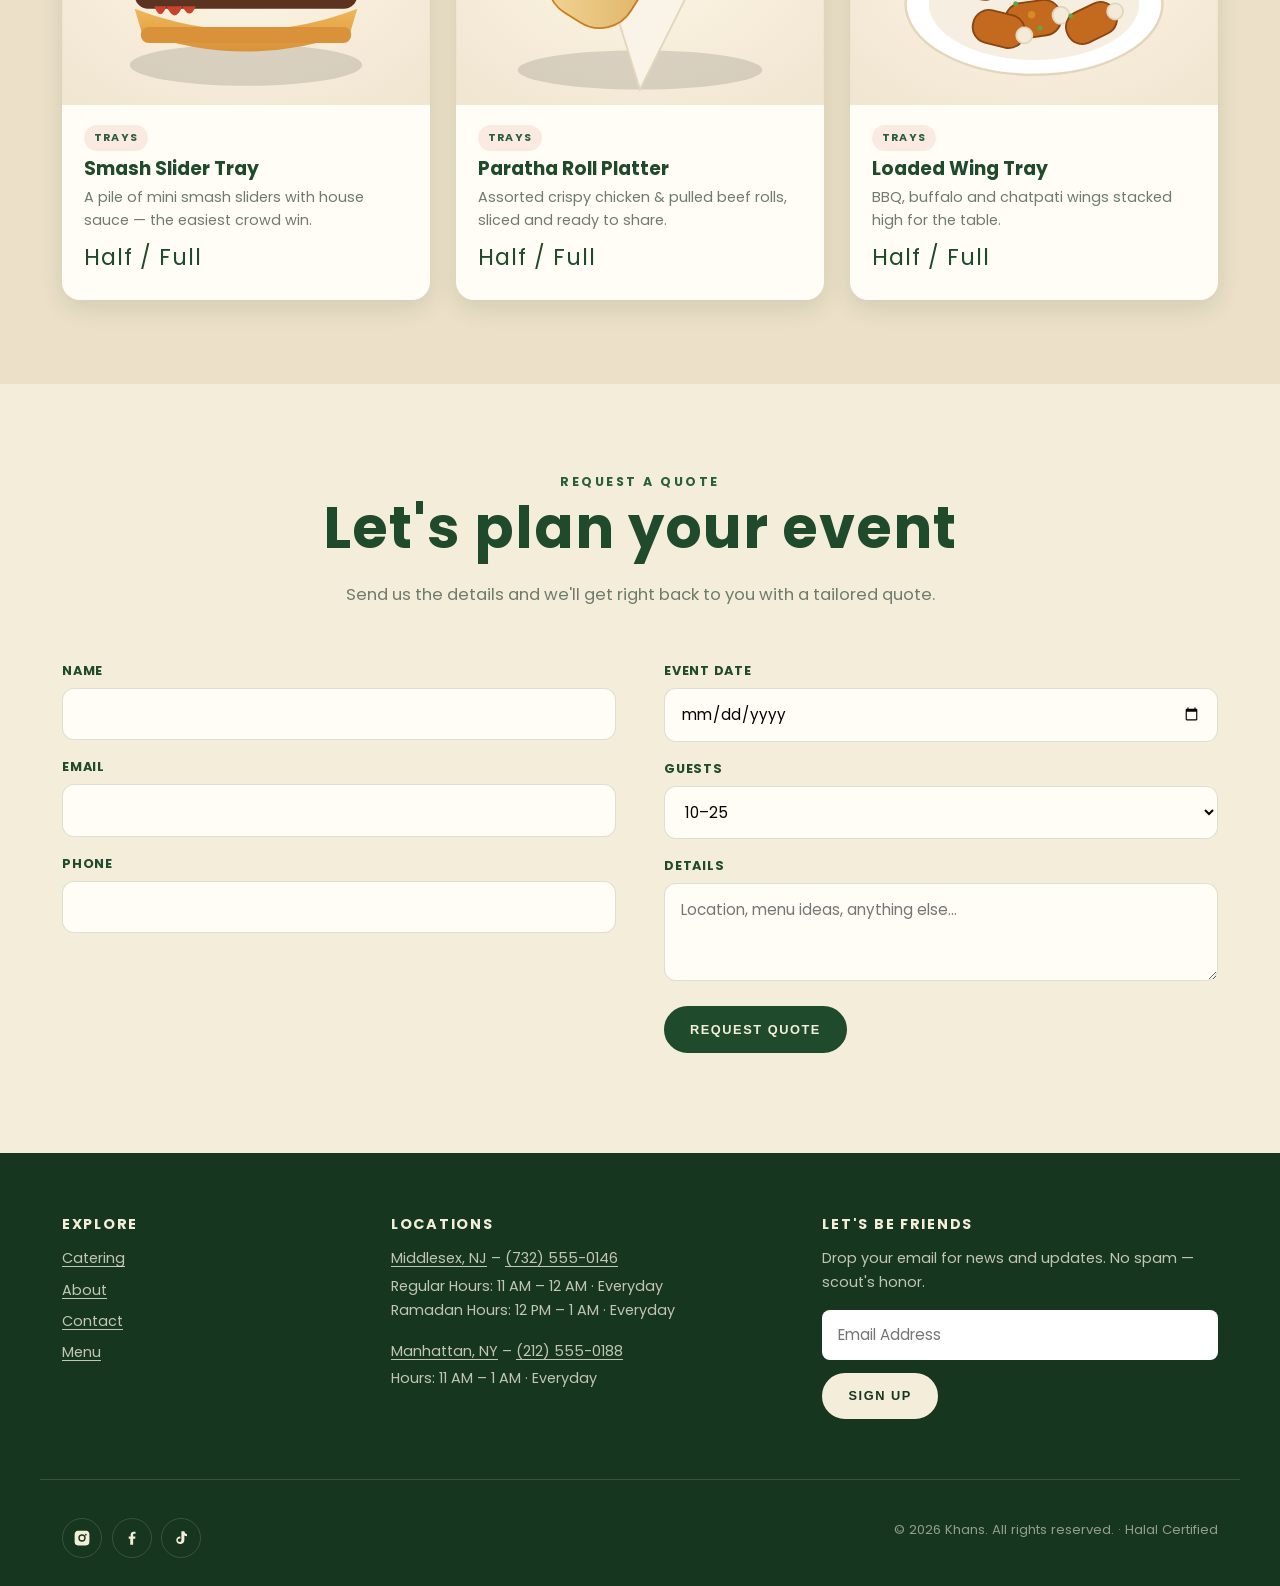
==== commit 806e9ae7: "Redesign front page to match Khans green/cream brand layout Rebuild homepage with food-image hero + " ====
--- a/catering.html
+++ b/catering.html
@@ -8,7 +8,7 @@
   <link rel="icon" href="assets/img/favicon.svg" type="image/svg+xml" />
   <link rel="preconnect" href="https://fonts.googleapis.com" />
   <link rel="preconnect" href="https://fonts.gstatic.com" crossorigin />
-  <link href="https://fonts.googleapis.com/css2?family=Bebas+Neue&family=Poppins:wght@400;500;600;700&display=swap" rel="stylesheet" />
+  <link href="https://fonts.googleapis.com/css2?family=Poppins:wght@400;500;600;700;800&display=swap" rel="stylesheet" />
   <script>document.documentElement.classList.add("js");</script>
   <link rel="stylesheet" href="assets/css/styles.css" />
 </head>
@@ -17,24 +17,37 @@
   <header class="site-header">
     <nav class="nav container">
       <a class="brand" href="index.html">
-        <img src="assets/img/logo.svg" alt="Khans logo" />
-        <span class="brand-word">KH<b>A</b>NS</span>
+        <img src="assets/img/sprig.svg" alt="" aria-hidden="true" />
+        <span class="brand-word">KHANS</span>
       </a>
       <button class="nav-toggle" aria-label="Toggle menu" aria-expanded="false"><span></span><span></span><span></span></button>
       <ul class="nav-links">
         <li><a href="index.html">Home</a></li>
-        <li><a href="menu.html">Menu</a></li>
         <li class="has-dropdown">
-          <a href="#" aria-haspopup="true">Locations</a>
+          <a href="#" aria-haspopup="true">Locations &amp; Hours <i class="caret">&#9662;</i></a>
           <ul class="dropdown">
             <li><a href="middlesex.html">Middlesex, NJ <small>300 Bound Brook Rd</small></a></li>
             <li><a href="manhattan.html">Manhattan, NY <small>215 W 38th St</small></a></li>
           </ul>
         </li>
+        <li class="has-dropdown">
+          <a href="rewards.html" aria-haspopup="true">Rewards <i class="caret">&#9662;</i></a>
+          <ul class="dropdown">
+            <li><a href="rewards.html">Join Khans Rewards</a></li>
+            <li><a href="rewards.html#signin">Sign In</a></li>
+          </ul>
+        </li>
+        <li class="has-dropdown">
+          <a href="gift-cards.html" aria-haspopup="true">Gift Cards <i class="caret">&#9662;</i></a>
+          <ul class="dropdown">
+            <li><a href="gift-cards.html">Buy a Gift Card</a></li>
+            <li><a href="gift-cards.html#balance">Check Balance</a></li>
+          </ul>
+        </li>
         <li><a href="catering.html" aria-current="page">Catering</a></li>
         <li><a href="contact.html">Contact</a></li>
       </ul>
-      <div class="nav-cta"><a class="btn btn--red" href="order.html">Order Online</a></div>
+      <div class="nav-cta"><a class="btn btn--primary" href="order.html">Order Now</a></div>
     </nav>
   </header>
 
@@ -114,17 +127,40 @@
 
   <footer class="site-footer">
     <div class="container footer-grid">
-      <div class="footer-brand">
-        <span class="brand-word">KH<b>A</b>NS</span>
-        <p>Pakistani-American fusion, done halal. Bold flavor, fresh parathas, smashed patties and chai that hits different.</p>
+      <div>
+        <h4>Explore</h4>
+        <ul>
+          <li><a href="catering.html">Catering</a></li>
+          <li><a href="index.html#about">About</a></li>
+          <li><a href="contact.html">Contact</a></li>
+          <li><a href="menu.html">Menu</a></li>
+        </ul>
       </div>
-      <div><h4>Explore</h4><ul><li><a href="menu.html">Menu</a></li><li><a href="catering.html">Catering</a></li><li><a href="order.html">Order Online</a></li><li><a href="contact.html">Contact</a></li></ul></div>
-      <div><h4>Locations</h4><ul><li><a href="middlesex.html">Middlesex, NJ</a></li><li><a href="manhattan.html">Manhattan, NY</a></li></ul></div>
-      <div><h4>Hours</h4><div class="hours-list"><div class="h"><span>Middlesex</span><span>11am – 12am</span></div><div class="h"><span>Manhattan</span><span>11am – 1am</span></div><div class="h"><span>Catering</span><span>By request</span></div></div></div>
+      <div>
+        <h4>Locations</h4>
+        <p class="loc-line"><a href="middlesex.html">Middlesex, NJ</a> &ndash; <a href="tel:+17325550146">(732) 555-0146</a></p>
+        <p class="loc-sub">Regular Hours: 11 AM &ndash; 12 AM &middot; Everyday</p>
+        <p class="loc-sub">Ramadan Hours: 12 PM &ndash; 1 AM &middot; Everyday</p>
+        <p class="loc-line" style="margin-top:1.1rem"><a href="manhattan.html">Manhattan, NY</a> &ndash; <a href="tel:+12125550188">(212) 555-0188</a></p>
+        <p class="loc-sub">Hours: 11 AM &ndash; 1 AM &middot; Everyday</p>
+      </div>
+      <div>
+        <h4>Let's Be Friends</h4>
+        <p>Drop your email for news and updates. No spam &mdash; scout's honor.</p>
+        <form class="newsletter" data-demo>
+          <input type="email" name="email" placeholder="Email Address" aria-label="Email Address" required />
+          <button class="btn btn--light" type="submit">Sign Up</button>
+          <p class="form-status form-note" style="color:var(--cream);margin-top:.6rem"></p>
+        </form>
+      </div>
     </div>
     <div class="container footer-bottom">
-      <span>&copy; <span data-year>2026</span> Khans. All rights reserved.</span>
-      <span>Halal Certified · Made fresh to order</span>
+      <div class="socials">
+        <a href="#" aria-label="Instagram"><svg viewBox="0 0 24 24" fill="currentColor"><path d="M12 2.2c3.2 0 3.6 0 4.9.07 1.2.05 1.8.25 2.2.42.6.2 1 .5 1.4.9.4.4.7.8.9 1.4.17.4.37 1 .42 2.2.06 1.3.07 1.7.07 4.9s0 3.6-.07 4.9c-.05 1.2-.25 1.8-.42 2.2-.2.6-.5 1-.9 1.4-.4.4-.8.7-1.4.9-.4.17-1 .37-2.2.42-1.3.06-1.7.07-4.9.07s-3.6 0-4.9-.07c-1.2-.05-1.8-.25-2.2-.42-.6-.2-1-.5-1.4-.9-.4-.4-.7-.8-.9-1.4-.17-.4-.37-1-.42-2.2C2.2 15.6 2.2 15.2 2.2 12s0-3.6.07-4.9c.05-1.2.25-1.8.42-2.2.2-.6.5-1 .9-1.4.4-.4.8-.7 1.4-.9.4-.17 1-.37 2.2-.42C8.4 2.2 8.8 2.2 12 2.2Zm0 4.9a4.9 4.9 0 1 0 0 9.8 4.9 4.9 0 0 0 0-9.8Zm0 1.8a3.1 3.1 0 1 1 0 6.2 3.1 3.1 0 0 1 0-6.2Zm5.1-2.5a1.15 1.15 0 1 0 0 2.3 1.15 1.15 0 0 0 0-2.3Z"/></svg></a>
+        <a href="#" aria-label="Facebook"><svg viewBox="0 0 24 24" fill="currentColor"><path d="M13.5 21v-8h2.7l.4-3.1h-3.1V7.9c0-.9.25-1.5 1.55-1.5h1.65V3.6c-.3 0-1.3-.1-2.45-.1-2.4 0-4.05 1.45-4.05 4.15v2.25H7.6V13h2.05v8h3.85Z"/></svg></a>
+        <a href="#" aria-label="TikTok"><svg viewBox="0 0 24 24" fill="currentColor"><path d="M16.5 3c.3 2 1.5 3.6 3.5 3.9v2.8c-1.3 0-2.5-.4-3.5-1v5.9c0 3.2-2.4 5.4-5.4 5.4S5.7 17.8 5.7 14.9c0-2.9 2.4-5.2 5.5-5l0 2.9c-.4-.1-.8-.2-1.2-.1-1.3.1-2.3 1.1-2.2 2.4.1 1.3 1.1 2.2 2.4 2.2 1.4 0 2.3-1 2.3-2.6V3h3Z"/></svg></a>
+      </div>
+      <span>&copy; <span data-year>2026</span> Khans. All rights reserved. &middot; Halal Certified</span>
     </div>
   </footer>
 
--- a/assets/css/styles.css
+++ b/assets/css/styles.css
@@ -4,26 +4,28 @@
    ========================================================= */
 
 :root {
-  --ink: #17110d;
-  --ink-2: #211812;
-  --ink-3: #2c2017;
-  --cream: #faf3e7;
-  --cream-2: #f1e6d2;
-  --paper: #fffdf8;
-  --gold: #e8a531;
-  --gold-deep: #c97e1c;
-  --chili: #c8432b;
-  --chili-deep: #a5331e;
-  --green: #2a7d5f;
-  --muted: #9a8a76;
-  --line: rgba(255, 255, 255, 0.10);
-  --line-dark: rgba(23, 17, 13, 0.12);
-  --shadow: 0 18px 50px rgba(0, 0, 0, 0.28);
-  --shadow-sm: 0 8px 24px rgba(0, 0, 0, 0.14);
+  --ink: #1f4a2b;       /* forest green (primary dark sections) */
+  --ink-2: #163620;     /* deeper green (footer) */
+  --ink-3: #2a5d39;
+  --cream: #f4edda;     /* warm cream background */
+  --cream-2: #ece1c8;
+  --paper: #fffdf6;
+  --gold: #2a5d39;      /* accent on cream -> green */
+  --gold-deep: #1f4a2b; /* prices / headings on cream */
+  --chili: #2a5d39;     /* secondary accent -> green */
+  --chili-deep: #163620;
+  --green: #1f4a2b;
+  --green-2: #2a5d39;
+  --green-deep: #163620;
+  --muted: #6f7b6c;     /* muted green-gray */
+  --line: rgba(244, 237, 218, 0.16);
+  --line-dark: rgba(31, 74, 43, 0.16);
+  --shadow: 0 18px 50px rgba(20, 40, 25, 0.22);
+  --shadow-sm: 0 8px 24px rgba(20, 40, 25, 0.12);
   --radius: 18px;
   --radius-lg: 28px;
   --maxw: 1200px;
-  --display: "Bebas Neue", "Anton", "Arial Narrow", sans-serif;
+  --display: "Poppins", system-ui, -apple-system, Segoe UI, Roboto, sans-serif;
   --body: "Poppins", "Inter", system-ui, -apple-system, Segoe UI, Roboto, sans-serif;
 }
 
@@ -607,3 +609,141 @@
   .nav-toggle { padding: 6px; }
   .menu-nav { top: 64px; }
 }
+
+/* =========================================================
+   GREEN THEME v2 — matches Khans front-page design
+   ========================================================= */
+
+/* ---- Header (cream) ---- */
+.site-header { background: var(--cream); backdrop-filter: none; border-bottom: 1px solid var(--line-dark); }
+.brand { gap: .5rem; }
+.brand img { height: 30px; }
+.brand-word { font-family: var(--body); font-weight: 700; letter-spacing: 3px; font-size: 1.5rem; color: var(--green-deep); }
+.brand-word b { color: var(--green); font-weight: 700; }
+.nav-links a { color: #27452f; opacity: 1; text-transform: none; letter-spacing: .005em; font-size: .94rem; font-weight: 500; }
+.nav-links a:hover, .nav-links a[aria-current="page"] { color: var(--green); opacity: 1; }
+.nav-links a[aria-current="page"]::after, .nav-links a:hover::after { background: var(--green); }
+.caret { font-style: normal; font-size: .68em; opacity: .65; margin-left: 2px; }
+.nav-toggle span { background: var(--green-deep); }
+.dropdown { background: var(--paper); }
+.dropdown a { color: var(--green-deep); }
+.dropdown a:hover { background: var(--cream-2); color: var(--green-deep); }
+.dropdown small { color: var(--muted); }
+
+/* ---- Buttons (green) ---- */
+.btn, .btn--red, .btn--primary { background: var(--green); color: var(--cream); border-color: var(--green); }
+.btn:hover, .btn--red:hover, .btn--primary:hover { background: var(--green-deep); border-color: var(--green-deep); box-shadow: 0 12px 26px rgba(31,74,43,.3); color: var(--cream); }
+.btn--dark { background: var(--green-deep); color: var(--cream); border-color: var(--green-deep); }
+.btn--dark:hover { background: #0f2616; border-color: #0f2616; }
+.btn--ghost { background: transparent; color: var(--cream); border-color: rgba(244,237,218,.5); }
+.btn--ghost:hover { background: var(--cream); color: var(--green-deep); border-color: var(--cream); }
+.btn--light { background: var(--cream); color: var(--green-deep); border-color: var(--cream); }
+.btn--light:hover { background: #fff; color: var(--green-deep); box-shadow: 0 12px 26px rgba(0,0,0,.18); }
+
+/* ---- Home hero: full-bleed food image + overlaid order card ---- */
+.home-hero { position: relative; overflow: hidden; }
+.home-hero__img {
+  width: 100%;
+  height: clamp(440px, 58vh, 660px);
+  object-fit: cover;
+  display: block;
+}
+.order-pick {
+  position: absolute;
+  top: 50%; left: 50%;
+  transform: translate(-50%, -50%);
+  background: rgba(247, 244, 235, 0.82);
+  -webkit-backdrop-filter: blur(3px);
+  backdrop-filter: blur(3px);
+  border: 1px solid rgba(255, 255, 255, 0.45);
+  border-radius: 16px;
+  padding: 34px 38px 36px;
+  width: min(440px, 88%);
+  text-align: center;
+  box-shadow: 0 26px 60px rgba(0,0,0,.28);
+}
+.order-pick h2 { font-size: 1.7rem; font-weight: 700; color: var(--green-deep); margin: 0 0 1.1rem; }
+.order-pick .btn { display: flex; justify-content: center; width: 100%; margin-bottom: .8rem; font-size: .95rem; padding: .9rem 1.5rem; letter-spacing: .02em; text-transform: none; }
+.order-pick .btn:last-child { margin-bottom: 0; }
+
+/* ---- Promo band ---- */
+.band { padding: 56px 0; }
+.band--green { background: var(--green); color: var(--cream); }
+.band__grid { display: grid; grid-template-columns: 1.15fr .85fr; gap: 40px; align-items: center; }
+.band__title { font-size: clamp(2rem, 4.2vw, 2.9rem); font-weight: 800; line-height: 1.04; margin: 0; }
+.band__title span { display: block; }
+.band__text { color: rgba(244,237,218,.82); max-width: 44ch; margin: 0; font-size: .98rem; }
+
+/* ---- Event / catering CTA ---- */
+.event { background: var(--cream); text-align: center; padding: 76px 0; }
+.event h2 { font-size: clamp(2.6rem, 5.5vw, 3.8rem); font-weight: 800; color: var(--green-deep); margin: 0; }
+.event p { color: #4c5a4a; max-width: 36ch; margin: .5rem auto 1.7rem; font-size: 1.05rem; }
+
+/* ---- About section ---- */
+.about { background: var(--green); color: var(--cream); padding: 84px 0; }
+.about__grid { display: grid; grid-template-columns: 1.05fr .95fr; gap: 50px; align-items: center; }
+.about__title { font-size: clamp(2.6rem, 6vw, 4rem); font-weight: 800; line-height: .98; margin: 0 0 1.3rem; }
+.about__copy p { color: rgba(244,237,218,.82); font-size: .95rem; max-width: 54ch; }
+.about__art { display: flex; justify-content: center; }
+.about__frame {
+  background: linear-gradient(180deg, #eef3ee 0%, #d9e2d8 100%);
+  border-radius: 8px;
+  transform: rotate(5deg) skewY(-3deg);
+  box-shadow: 0 34px 60px rgba(0,0,0,.34);
+  overflow: hidden;
+  width: min(360px, 80%);
+}
+.about__frame img { display: block; width: 100%; transform: rotate(-2deg) scale(1.06); }
+
+/* ---- Footer (green) ---- */
+.site-footer { background: var(--green-deep); color: var(--cream); }
+.footer-grid { grid-template-columns: 1fr 1.35fr 1.35fr; }
+.footer-grid h4 { font-family: var(--body); color: var(--cream); text-transform: uppercase; letter-spacing: .12em; font-size: .9rem; font-weight: 700; margin-bottom: 1rem; }
+.footer-grid a, .footer-grid p, .footer-grid li { color: rgba(244,237,218,.78); font-size: .9rem; }
+.footer-grid a:hover { color: #fff; }
+.footer-grid ul a { text-decoration: underline; text-underline-offset: 3px; }
+.loc-line { margin: 0 0 .25rem; }
+.loc-line a { text-decoration: underline; text-underline-offset: 3px; }
+.loc-sub { font-size: .84rem; color: rgba(244,237,218,.68); margin: .12rem 0; }
+.newsletter input {
+  width: 100%; padding: .85rem 1rem; border: none; border-radius: 8px;
+  margin-bottom: .8rem; font-family: inherit; font-size: .95rem; background: #fff; color: var(--ink);
+}
+.newsletter .btn { width: auto; }
+.footer-bottom { border-top: 1px solid var(--line); align-items: center; }
+.socials a { border-color: var(--line); color: var(--cream); }
+.socials a:hover { background: var(--cream); color: var(--green-deep); border-color: var(--cream); }
+
+/* ---- Inner-page heroes & dark sections -> green ---- */
+.menu-hero { background: var(--green); color: var(--cream); }
+.menu-hero p { color: rgba(244,237,218,.85); }
+.menu-hero .hero__eyebrow { color: var(--cream); }
+.menu-hero .hero__eyebrow::before { background: var(--cream); }
+.section--ink { background: var(--green); }
+.section--ink .section-head .kicker { color: var(--cream); }
+.cta-band { background: linear-gradient(rgba(22,54,32,.86), rgba(22,54,32,.92)), url("../img/pattern.svg") center/300px, var(--green-deep); }
+.info-block .ic { background: var(--green); color: var(--cream); }
+.feature-list .ic { background: var(--green); color: var(--cream); }
+.section--ink .feature-list .ic { background: var(--cream); color: var(--green-deep); }
+.menu-nav { background: var(--cream); }
+.menu-nav a { color: var(--green-deep); border-color: var(--line-dark); }
+.menu-nav a:hover { background: var(--green); color: var(--cream); border-color: var(--green); }
+
+/* ---- Responsive ---- */
+@media (max-width: 940px) {
+  .band__grid, .about__grid { grid-template-columns: 1fr; gap: 26px; }
+  .footer-grid { grid-template-columns: 1fr 1fr; }
+  .about__art { order: -1; }
+}
+@media (max-width: 620px) {
+  .footer-grid { grid-template-columns: 1fr; }
+}
+
+/* Mobile: dropdown links must stay light on the dark green menu */
+@media (max-width: 720px) {
+  .dropdown a { color: var(--cream); }
+  .dropdown a:hover { color: var(--cream); background: transparent; }
+  .dropdown small { color: rgba(244,237,218,.6); }
+  .nav-links a { color: var(--cream); }
+  .nav-links a:hover, .nav-links a[aria-current="page"] { color: var(--cream); }
+}
